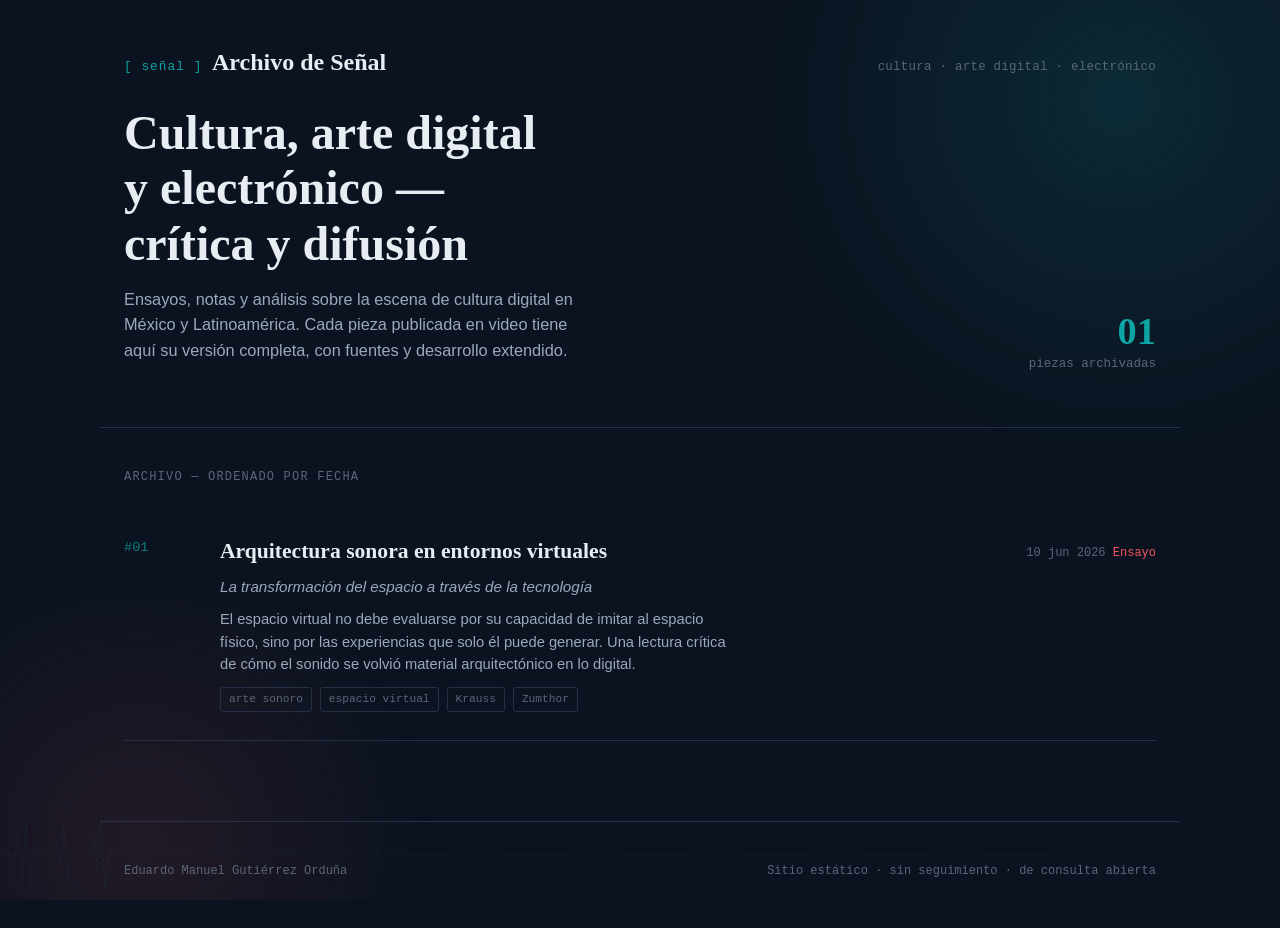
==== index.html @ 24b23b87 "Primera subida del sitio" ====
<!DOCTYPE html>
<html lang="es">
<head>
  <meta charset="UTF-8">
  <meta name="viewport" content="width=device-width, initial-scale=1.0">
  <title>Archivo de Señal</title>
  <meta name="description" content="Cultura, arte digital y electrónico — crítica y difusión.">
  <link rel="stylesheet" href="assets/styles.css">
</head>
<body>

  <div class="backdrop" aria-hidden="true"></div>
  <svg class="waveform" viewBox="0 0 1440 120" preserveAspectRatio="none" aria-hidden="true">
    <path d="M0,60 L20,60 L25,30 L30,90 L35,15 L40,100 L45,45 L50,60 L70,60
             L75,40 L80,75 L85,20 L90,95 L95,55 L100,60 L120,60
             L125,35 L130,80 L135,10 L140,105 L145,50 L150,60 L1440,60"
      fill="none" stroke="#0EA5A4" stroke-width="1"
      style="stroke-dasharray: 6 4;" />
  </svg>

  <header class="site-header">
    <div class="brand">
      <span class="brand-mark">[ señal ]</span>
      <span class="brand-name">Archivo de Señal</span>
    </div>
    <span class="site-tagline">cultura · arte digital · electrónico</span>
  </header>

  <section class="intro">
    <div>
      <h1 id="site-h1">Crítica y difusión de arte digital y electrónico</h1>
      <p>Ensayos, notas y análisis sobre la escena de cultura digital en México y Latinoamérica. Cada pieza publicada en video tiene aquí su versión completa, con fuentes y desarrollo extendido.</p>
    </div>
    <div class="intro-stat">
      <strong id="entry-count">—</strong>
      piezas archivadas
    </div>
  </section>

  <main class="archive">
    <p class="archive-label">ARCHIVO — ORDENADO POR FECHA</p>
    <div id="archive-list">
      <p class="empty-state">Cargando archivo…</p>
    </div>
  </main>

  <footer class="site-footer">
    <p>Eduardo Manuel Gutiérrez Orduña</p>
    <p>Sitio estático · sin seguimiento · de consulta abierta</p>
  </footer>

  <script src="assets/index.js"></script>
</body>
</html>
---- assets/styles.css ----
/* ============================================================
   ARCHIVO DE SEÑAL — sistema de tokens
   ============================================================ */

:root {
  /* Color */
  --bg:          #0B1320;
  --bg-elevated: #121C2E;
  --bg-panel:    #162132;
  --line:        #233047;
  --teal:        #0EA5A4;
  --teal-dim:    #0B7E7D;
  --coral:       #F2545B;
  --text:        #E8EDF3;
  --text-dim:    #9BA8BC;
  --text-faint:  #5B6679;

  /* Type */
  --serif:  Cambria, "Times New Roman", serif;
  --sans:   Arial, Helvetica, sans-serif;
  --mono:   "Courier New", Courier, monospace;

  /* Layout */
  --col-read: 680px;
  --col-wide: 1080px;
}

* { box-sizing: border-box; }

html {
  scroll-behavior: smooth;
}

body {
  margin: 0;
  background: var(--bg);
  color: var(--text);
  font-family: var(--sans);
  font-size: 16px;
  line-height: 1.55;
  -webkit-font-smoothing: antialiased;
}

a {
  color: var(--teal);
  text-decoration: none;
}
a:hover { text-decoration: underline; }
a:focus-visible,
button:focus-visible {
  outline: 2px solid var(--teal);
  outline-offset: 3px;
}

/* ---------- Ambient backdrop (signature element) ---------- */
.backdrop {
  position: fixed;
  inset: 0;
  z-index: -1;
  overflow: hidden;
  pointer-events: none;
}
.backdrop::before,
.backdrop::after {
  content: "";
  position: absolute;
  border-radius: 50%;
  filter: blur(2px);
}
.backdrop::before {
  width: 720px; height: 720px;
  top: -260px; right: -200px;
  background: radial-gradient(circle, rgba(14,165,164,0.16), transparent 70%);
}
.backdrop::after {
  width: 600px; height: 600px;
  bottom: -240px; left: -160px;
  background: radial-gradient(circle, rgba(242,84,91,0.10), transparent 70%);
}

/* waveform signature, drawn once, faint, behind content */
.waveform {
  position: fixed;
  left: 0; right: 0; bottom: 0;
  height: 90px;
  z-index: -1;
  opacity: 0.14;
  pointer-events: none;
}

/* ---------- Header ---------- */
.site-header {
  max-width: var(--col-wide);
  margin: 0 auto;
  padding: 2.75rem 1.5rem 1.5rem;
  display: flex;
  align-items: baseline;
  justify-content: space-between;
  gap: 1rem;
  flex-wrap: wrap;
}
.brand {
  display: flex;
  align-items: baseline;
  gap: 0.6rem;
}
.brand-mark {
  font-family: var(--mono);
  font-size: 0.8rem;
  color: var(--teal);
  letter-spacing: 0.08em;
}
.brand-name {
  font-family: var(--serif);
  font-weight: 700;
  font-size: 1.5rem;
  color: var(--text);
}
.site-tagline {
  font-family: var(--mono);
  font-size: 0.78rem;
  color: var(--text-faint);
  letter-spacing: 0.02em;
}

/* ---------- Index page ---------- */
.intro {
  max-width: var(--col-wide);
  margin: 0 auto;
  padding: 0 1.5rem 3rem;
  border-bottom: 1px solid var(--line);
  display: grid;
  grid-template-columns: 1fr auto;
  gap: 2rem;
  align-items: end;
}
.intro h1 {
  font-family: var(--serif);
  font-size: clamp(2rem, 4vw, 3rem);
  line-height: 1.15;
  font-weight: 700;
  margin: 0 0 0.9rem;
  max-width: 18ch;
}
.intro p {
  color: var(--text-dim);
  max-width: 52ch;
  font-size: 1.02rem;
}
.intro-stat {
  font-family: var(--mono);
  font-size: 0.78rem;
  color: var(--text-faint);
  text-align: right;
  white-space: nowrap;
  padding-bottom: 0.3rem;
}
.intro-stat strong {
  display: block;
  font-family: var(--serif);
  font-size: 2.4rem;
  color: var(--teal);
  font-weight: 700;
  line-height: 1;
  margin-bottom: 0.3rem;
}

@media (max-width: 720px) {
  .intro {
    grid-template-columns: 1fr;
  }
  .intro-stat {
    text-align: left;
  }
}

.archive {
  max-width: var(--col-wide);
  margin: 0 auto;
  padding: 2.5rem 1.5rem 5rem;
}
.archive-label {
  font-family: var(--mono);
  font-size: 0.75rem;
  color: var(--text-faint);
  letter-spacing: 0.1em;
  margin: 0 0 1.25rem;
}

.entry-row {
  display: grid;
  grid-template-columns: 4.5rem 1fr auto;
  gap: 1.5rem;
  align-items: start;
  padding: 1.75rem 0;
  border-bottom: 1px solid var(--line);
  text-decoration: none;
  color: inherit;
  transition: background 0.15s ease;
}
.entry-row:hover {
  background: rgba(14,165,164,0.04);
  text-decoration: none;
}
.entry-row:hover .entry-title { color: var(--teal); }

.entry-piece {
  font-family: var(--mono);
  font-size: 0.85rem;
  color: var(--teal-dim);
  padding-top: 0.15rem;
}
.entry-main { min-width: 0; }
.entry-title {
  font-family: var(--serif);
  font-size: 1.35rem;
  font-weight: 700;
  margin: 0 0 0.4rem;
  color: var(--text);
  transition: color 0.15s ease;
}
.entry-sub {
  color: var(--text-dim);
  font-size: 0.95rem;
  margin: 0 0 0.6rem;
  font-style: italic;
}
.entry-extract {
  color: var(--text-dim);
  font-size: 0.92rem;
  max-width: 62ch;
  margin: 0;
}
.entry-tags {
  margin-top: 0.7rem;
  display: flex;
  gap: 0.5rem;
  flex-wrap: wrap;
}
.tag {
  font-family: var(--mono);
  font-size: 0.7rem;
  color: var(--text-faint);
  border: 1px solid var(--line);
  border-radius: 3px;
  padding: 0.15rem 0.5rem;
}
.entry-meta {
  font-family: var(--mono);
  font-size: 0.75rem;
  color: var(--text-faint);
  text-align: right;
  white-space: nowrap;
  padding-top: 0.2rem;
}
.entry-meta .cat {
  display: inline-block;
  margin-top: 0.4rem;
  color: var(--coral);
}

.empty-state {
  padding: 3rem 0;
  color: var(--text-faint);
  font-family: var(--mono);
  font-size: 0.9rem;
}

/* ---------- Reading page ---------- */
.reader-header {
  max-width: var(--col-read);
  margin: 0 auto;
  padding: 3rem 1.5rem 0;
}
.back-link {
  display: inline-flex;
  align-items: center;
  gap: 0.4rem;
  font-family: var(--mono);
  font-size: 0.8rem;
  color: var(--text-faint);
  margin-bottom: 2.5rem;
}
.back-link:hover { color: var(--teal); text-decoration: none; }

.reader-meta {
  font-family: var(--mono);
  font-size: 0.78rem;
  color: var(--text-faint);
  letter-spacing: 0.05em;
  display: flex;
  gap: 0.9rem;
  align-items: center;
  margin-bottom: 1.1rem;
}
.reader-meta .piece { color: var(--teal); }
.reader-meta .cat { color: var(--coral); }
.reader-meta .dot { color: var(--line); }

.reader-title {
  font-family: var(--serif);
  font-size: clamp(1.9rem, 4vw, 2.6rem);
  line-height: 1.18;
  font-weight: 700;
  margin: 0 0 0.6rem;
}
.reader-subtitle {
  font-family: var(--serif);
  font-style: italic;
  font-size: 1.15rem;
  color: var(--text-dim);
  margin: 0 0 2.5rem;
}

.reader-body {
  max-width: var(--col-read);
  margin: 0 auto;
  padding: 0 1.5rem 6rem;
  font-size: 1.08rem;
  line-height: 1.75;
}
.reader-body p {
  margin: 0 0 1.5rem;
  color: var(--text);
}
.reader-body h2 {
  font-family: var(--serif);
  font-size: 1.5rem;
  font-weight: 700;
  margin: 2.6rem 0 1.2rem;
  color: var(--text);
}
.reader-body blockquote {
  margin: 2rem 0;
  padding: 0.3rem 0 0.3rem 1.3rem;
  border-left: 2px solid var(--teal);
  font-family: var(--serif);
  font-style: italic;
  font-size: 1.2rem;
  color: var(--text-dim);
}

.reader-tags {
  display: flex;
  gap: 0.5rem;
  flex-wrap: wrap;
  margin-top: 3rem;
  padding-top: 1.8rem;
  border-top: 1px solid var(--line);
}

/* ---------- Footer ---------- */
.site-footer {
  max-width: var(--col-wide);
  margin: 0 auto;
  padding: 2.5rem 1.5rem 3rem;
  border-top: 1px solid var(--line);
  display: flex;
  justify-content: space-between;
  align-items: center;
  gap: 1rem;
  flex-wrap: wrap;
}
.site-footer p {
  font-family: var(--mono);
  font-size: 0.75rem;
  color: var(--text-faint);
  margin: 0;
}

/* ---------- Responsive ---------- */
@media (max-width: 640px) {
  .entry-row {
    grid-template-columns: 1fr;
    gap: 0.5rem;
  }
  .entry-piece { order: -1; }
  .entry-meta { text-align: left; }
  .site-header { padding-top: 2rem; }
}

@media (prefers-reduced-motion: reduce) {
  * { transition: none !important; scroll-behavior: auto !important; }
}
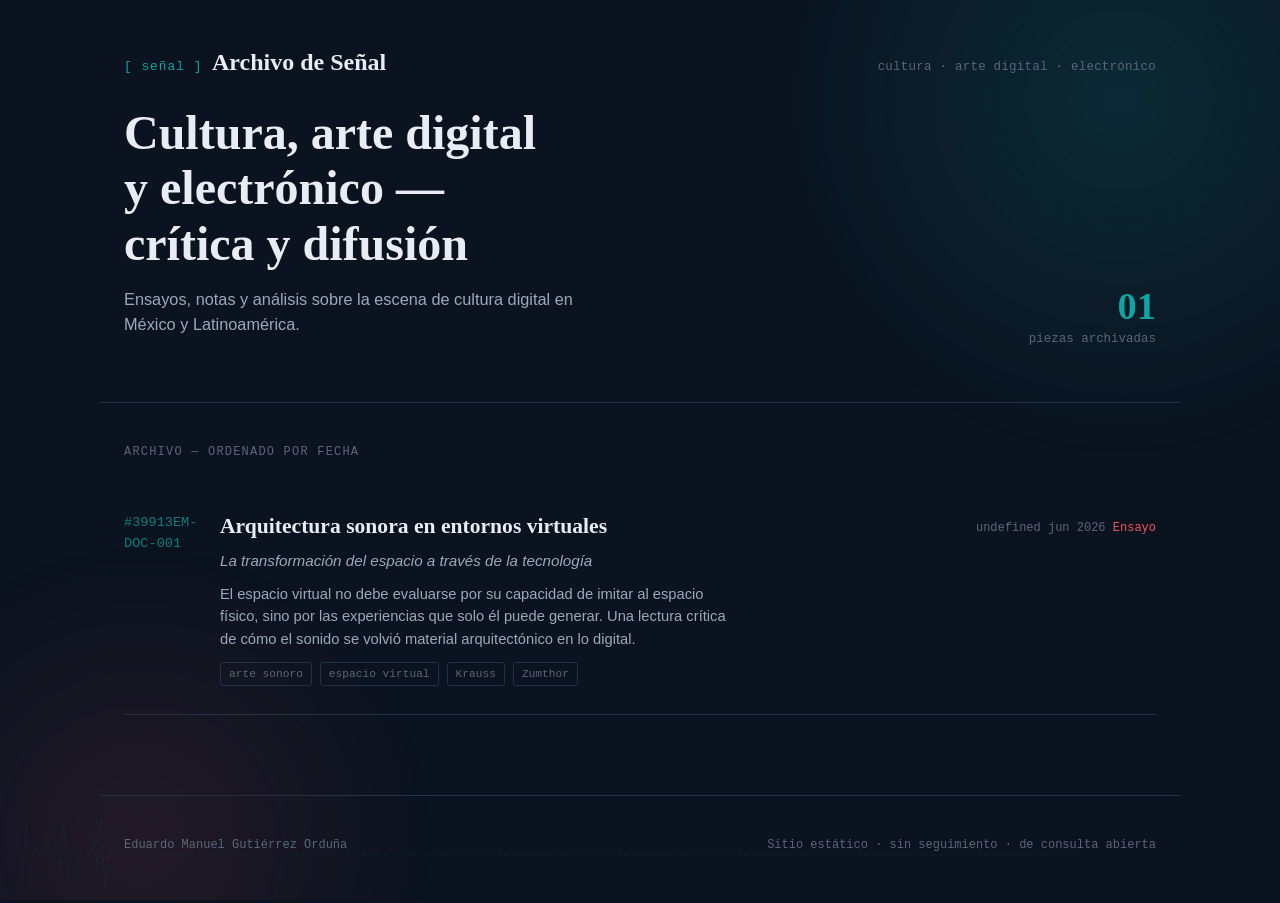
==== commit c806915f: "Update index.html" ====
--- a/index.html
+++ b/index.html
@@ -29,7 +29,7 @@
   <section class="intro">
     <div>
       <h1 id="site-h1">Crítica y difusión de arte digital y electrónico</h1>
-      <p>Ensayos, notas y análisis sobre la escena de cultura digital en México y Latinoamérica. Cada pieza publicada en video tiene aquí su versión completa, con fuentes y desarrollo extendido.</p>
+      <p>Ensayos, notas y análisis sobre la escena de cultura digital en México y Latinoamérica. </p>
     </div>
     <div class="intro-stat">
       <strong id="entry-count">—</strong>
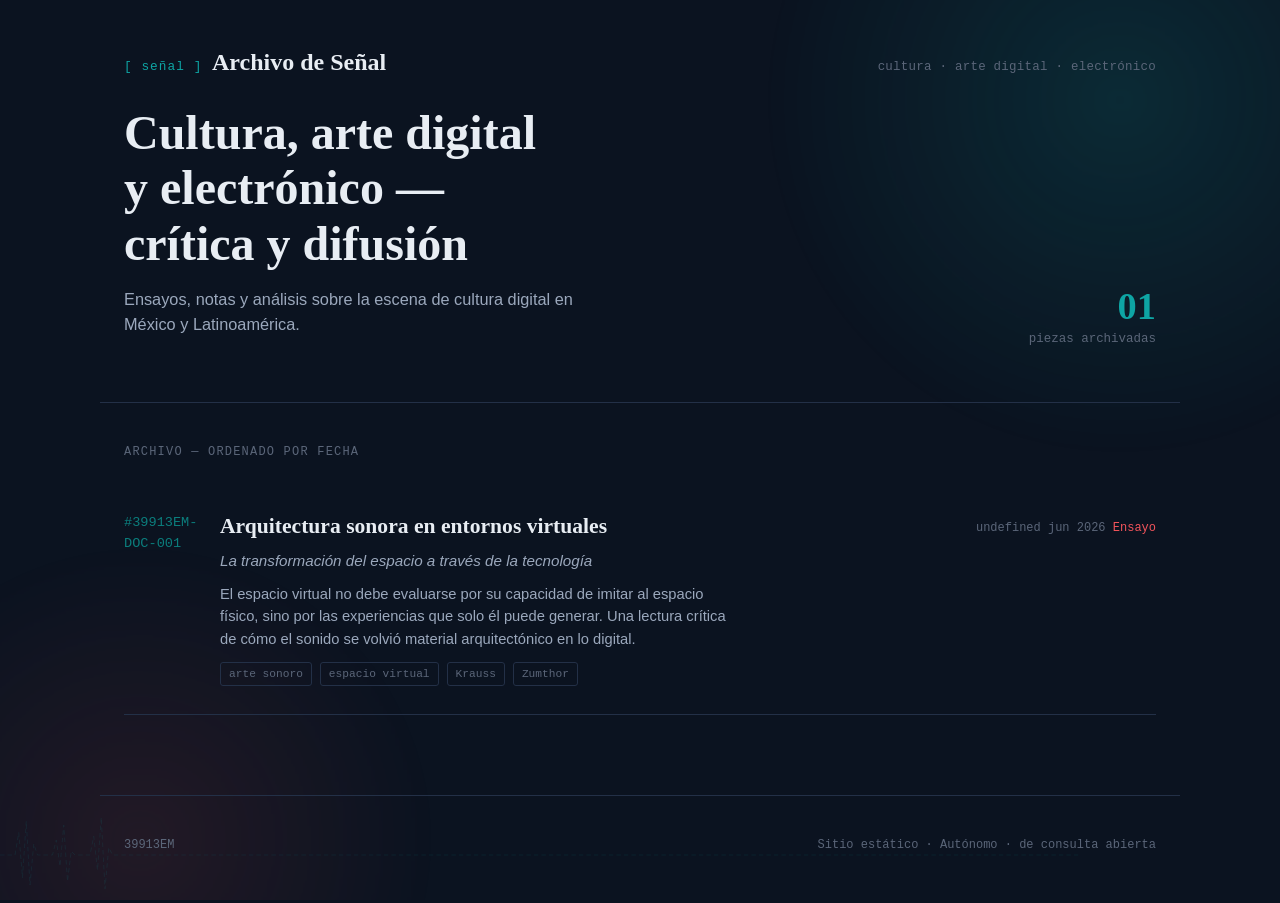
==== commit a2b79119: "Update index.html" ====
--- a/index.html
+++ b/index.html
@@ -45,8 +45,8 @@
   </main>
 
   <footer class="site-footer">
-    <p>Eduardo Manuel Gutiérrez Orduña</p>
-    <p>Sitio estático · sin seguimiento · de consulta abierta</p>
+    <p>39913EM</p>
+    <p>Sitio estático · Autónomo · de consulta abierta</p>
   </footer>
 
   <script src="assets/index.js"></script>
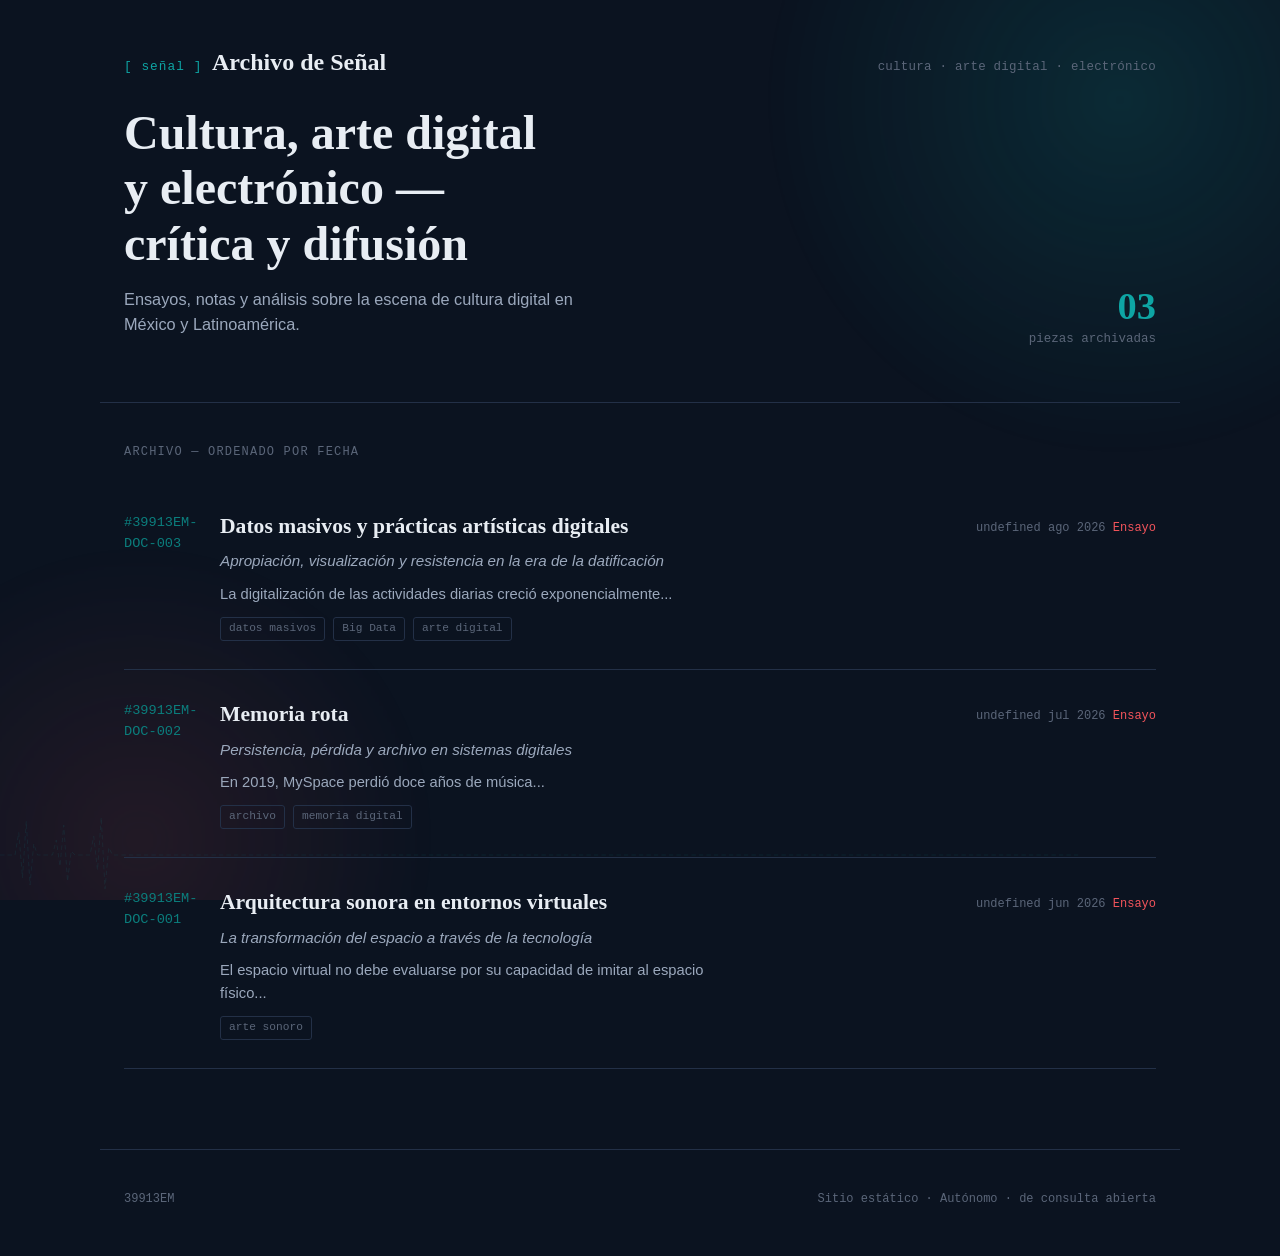
==== commit c1c4e574: "Update index.html" ====
--- a/index.html
+++ b/index.html
@@ -1,54 +1,48 @@
 <!DOCTYPE html>
 <html lang="es">
 <head>
-  <meta charset="UTF-8">
-  <meta name="viewport" content="width=device-width, initial-scale=1.0">
-  <title>Archivo de Señal</title>
-  <meta name="description" content="Cultura, arte digital y electrónico — crítica y difusión.">
-  <link rel="stylesheet" href="assets/styles.css">
+<meta charset="UTF-8">
+<meta name="viewport" content="width=device-width, initial-scale=1.0">
+<title>Archivo de Señal</title>
+<meta name="description" content="Cultura, arte digital y electrónico — crítica y difusión.">
+<link rel="stylesheet" href="assets/styles.css">
 </head>
 <body>
-
-  <div class="backdrop" aria-hidden="true"></div>
-  <svg class="waveform" viewBox="0 0 1440 120" preserveAspectRatio="none" aria-hidden="true">
-    <path d="M0,60 L20,60 L25,30 L30,90 L35,15 L40,100 L45,45 L50,60 L70,60
-             L75,40 L80,75 L85,20 L90,95 L95,55 L100,60 L120,60
-             L125,35 L130,80 L135,10 L140,105 L145,50 L150,60 L1440,60"
-      fill="none" stroke="#0EA5A4" stroke-width="1"
-      style="stroke-dasharray: 6 4;" />
-  </svg>
-
-  <header class="site-header">
-    <div class="brand">
-      <span class="brand-mark">[ señal ]</span>
-      <span class="brand-name">Archivo de Señal</span>
-    </div>
-    <span class="site-tagline">cultura · arte digital · electrónico</span>
-  </header>
-
-  <section class="intro">
-    <div>
-      <h1 id="site-h1">Crítica y difusión de arte digital y electrónico</h1>
-      <p>Ensayos, notas y análisis sobre la escena de cultura digital en México y Latinoamérica. </p>
-    </div>
-    <div class="intro-stat">
-      <strong id="entry-count">—</strong>
-      piezas archivadas
-    </div>
-  </section>
-
-  <main class="archive">
-    <p class="archive-label">ARCHIVO — ORDENADO POR FECHA</p>
-    <div id="archive-list">
-      <p class="empty-state">Cargando archivo…</p>
-    </div>
-  </main>
-
-  <footer class="site-footer">
-    <p>39913EM</p>
-    <p>Sitio estático · Autónomo · de consulta abierta</p>
-  </footer>
-
-  <script src="assets/index.js"></script>
+<div class="backdrop" aria-hidden="true"></div>
+<svg class="waveform" viewBox="0 0 1440 120" preserveAspectRatio="none" aria-hidden="true">
+<path d="M0,60 L20,60 L25,30 L30,90 L35,15 L40,100 L45,45 L50,60 L70,60
+L75,40 L80,75 L85,20 L90,95 L95,55 L100,60 L120,60
+L125,35 L130,80 L135,10 L140,105 L145,50 L150,60 L1440,60"
+fill="none" stroke="#0EA5A4" stroke-width="1"
+style="stroke-dasharray: 6 4;" />
+</svg>
+<header class="site-header">
+<div class="brand">
+<span class="brand-mark">[ señal ]</span>
+<span class="brand-name">Archivo de Señal</span>
+</div>
+<span class="site-tagline">cultura · arte digital · electrónico</span>
+</header>
+<section class="intro">
+<div>
+<h1 id="site-h1">Crítica y difusión de arte digital y electrónico</h1>
+<p>Ensayos, notas y análisis sobre la escena de cultura digital en México y Latinoamérica.</p>
+</div>
+<div class="intro-stat">
+<strong id="entry-count">---</strong>
+piezas archivadas
+</div>
+</section>
+<main class="archive">
+<p class="archive-label">ARCHIVO — ORDENADO POR FECHA</p>
+<div id="archive-list">
+<p class="empty-state">Cargando archivo...</p>
+</div>
+</main>
+<footer class="site-footer">
+<p>39913EM</p>
+<p>Sitio estático · Autónomo · de consulta abierta</p>
+</footer>
+<script src="assets/index.js"></script>
 </body>
 </html>
--- a/assets/styles.css
+++ b/assets/styles.css
@@ -21,7 +21,7 @@
   --mono:   "Courier New", Courier, monospace;
 
   /* Layout */
-  --col-read: 680px;
+  --col-read: 820px;
   --col-wide: 1080px;
 }
 
@@ -52,7 +52,7 @@
   outline-offset: 3px;
 }
 
-/* ---------- Ambient backdrop (signature element) ---------- */
+/* ---------- Ambient backdrop ---------- */
 .backdrop {
   position: fixed;
   inset: 0;
@@ -78,7 +78,6 @@
   background: radial-gradient(circle, rgba(242,84,91,0.10), transparent 70%);
 }
 
-/* waveform signature, drawn once, faint, behind content */
 .waveform {
   position: fixed;
   left: 0; right: 0; bottom: 0;
@@ -267,70 +266,45 @@
 }
 
 /* ---------- Reading page ---------- */
-.reader-header {
+/* El contenido se inyecta dentro de #contenido (main) */
+#contenido {
   max-width: var(--col-read);
   margin: 0 auto;
-  padding: 3rem 1.5rem 0;
-}
-.back-link {
-  display: inline-flex;
-  align-items: center;
-  gap: 0.4rem;
-  font-family: var(--mono);
-  font-size: 0.8rem;
-  color: var(--text-faint);
-  margin-bottom: 2.5rem;
-}
-.back-link:hover { color: var(--teal); text-decoration: none; }
-
-.reader-meta {
-  font-family: var(--mono);
-  font-size: 0.78rem;
-  color: var(--text-faint);
-  letter-spacing: 0.05em;
-  display: flex;
-  gap: 0.9rem;
-  align-items: center;
-  margin-bottom: 1.1rem;
-}
-.reader-meta .piece { color: var(--teal); }
-.reader-meta .cat { color: var(--coral); }
-.reader-meta .dot { color: var(--line); }
-
-.reader-title {
+  padding: 2rem 4rem 6rem;   /* ← PADDING LATERAL DE 4rem para que respire */
+  font-size: 1.08rem;
+  line-height: 1.75;
+}
+
+#contenido p {
+  margin: 0 0 1.5rem;
+  color: var(--text);
+}
+
+#contenido h1 {
   font-family: var(--serif);
   font-size: clamp(1.9rem, 4vw, 2.6rem);
   line-height: 1.18;
   font-weight: 700;
   margin: 0 0 0.6rem;
 }
-.reader-subtitle {
-  font-family: var(--serif);
-  font-style: italic;
-  font-size: 1.15rem;
-  color: var(--text-dim);
-  margin: 0 0 2.5rem;
-}
-
-.reader-body {
-  max-width: var(--col-read);
-  margin: 0 auto;
-  padding: 0 1.5rem 6rem;
-  font-size: 1.08rem;
-  line-height: 1.75;
-}
-.reader-body p {
-  margin: 0 0 1.5rem;
-  color: var(--text);
-}
-.reader-body h2 {
+
+#contenido h2 {
   font-family: var(--serif);
   font-size: 1.5rem;
   font-weight: 700;
   margin: 2.6rem 0 1.2rem;
   color: var(--text);
 }
-.reader-body blockquote {
+
+#contenido h3 {
+  font-family: var(--serif);
+  font-size: 1.3rem;
+  font-weight: 700;
+  margin: 2.6rem 0 1.2rem;
+  color: var(--text);
+}
+
+#contenido blockquote {
   margin: 2rem 0;
   padding: 0.3rem 0 0.3rem 1.3rem;
   border-left: 2px solid var(--teal);
@@ -340,11 +314,18 @@
   color: var(--text-dim);
 }
 
-.reader-tags {
+#contenido .meta-fecha {
+  font-family: var(--mono);
+  font-size: 0.78rem;
+  color: var(--text-faint);
+  margin-bottom: 1.5rem;
+}
+
+#contenido .tags {
   display: flex;
   gap: 0.5rem;
   flex-wrap: wrap;
-  margin-top: 3rem;
+  margin-top: 1.5rem;
   padding-top: 1.8rem;
   border-top: 1px solid var(--line);
 }
@@ -377,8 +358,39 @@
   .entry-piece { order: -1; }
   .entry-meta { text-align: left; }
   .site-header { padding-top: 2rem; }
+  #contenido {
+    padding: 1.5rem 1.5rem 6rem;   /* ← en móvil se reduce el padding */
+  }
 }
 
 @media (prefers-reduced-motion: reduce) {
   * { transition: none !important; scroll-behavior: auto !important; }
 }
+
+/* ---------- Enlaces tipo Wikipedia ---------- */
+.wikilink {
+  color: var(--teal);
+  text-decoration: none;
+  border-bottom: 1px solid transparent;
+  transition: border-color 0.15s ease, color 0.15s ease;
+}
+.wikilink:hover {
+  border-bottom-color: var(--teal);
+  color: var(--teal);
+  text-decoration: none;
+}
+
+/* ---------- Bloque destacado ---------- */
+.destacado {
+  font-family: var(--serif);
+  font-size: 1.2rem;
+  font-weight: 500;
+  color: var(--text);
+  padding: 1.25rem 1.8rem;
+  margin: 2rem 0;
+  border-left: 4px solid var(--teal);
+  background: rgba(14, 165, 164, 0.06);
+  border-radius: 0 4px 4px 0;
+  line-height: 1.6;
+  font-style: italic;
+}
